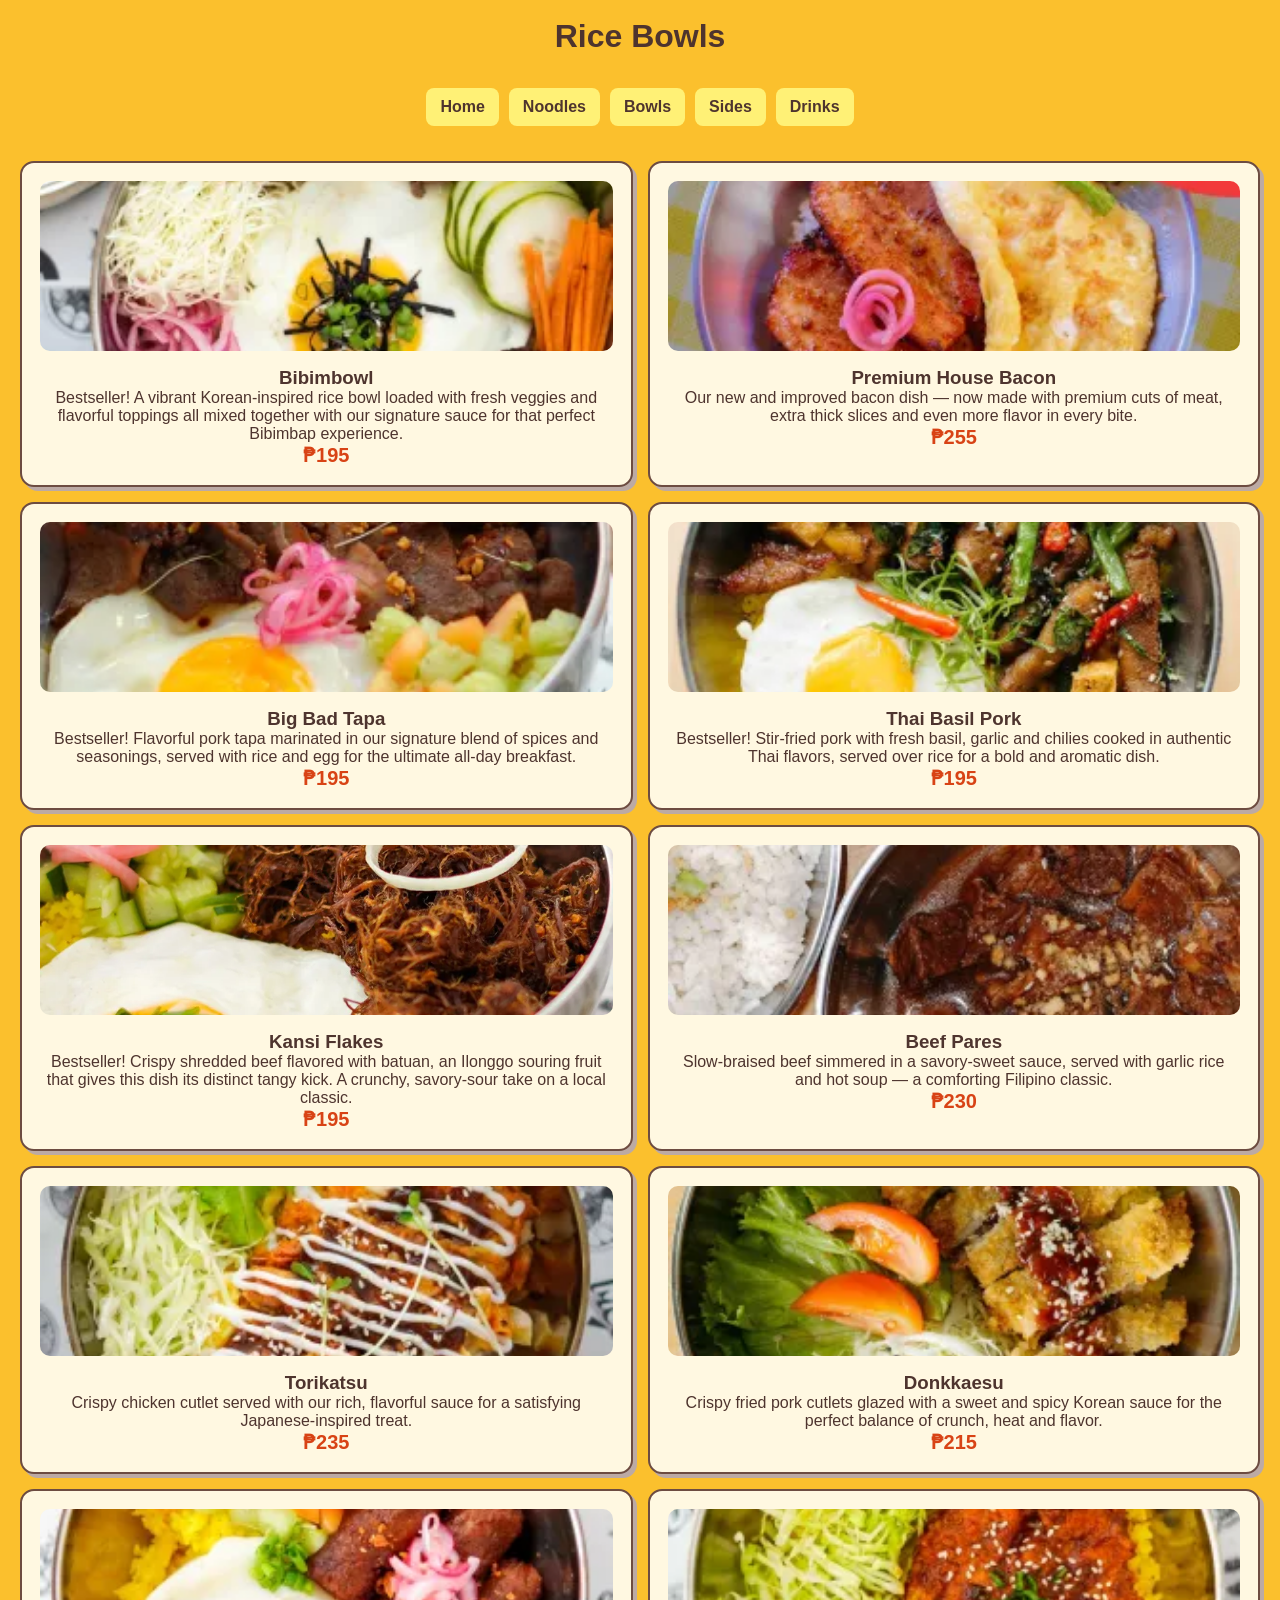
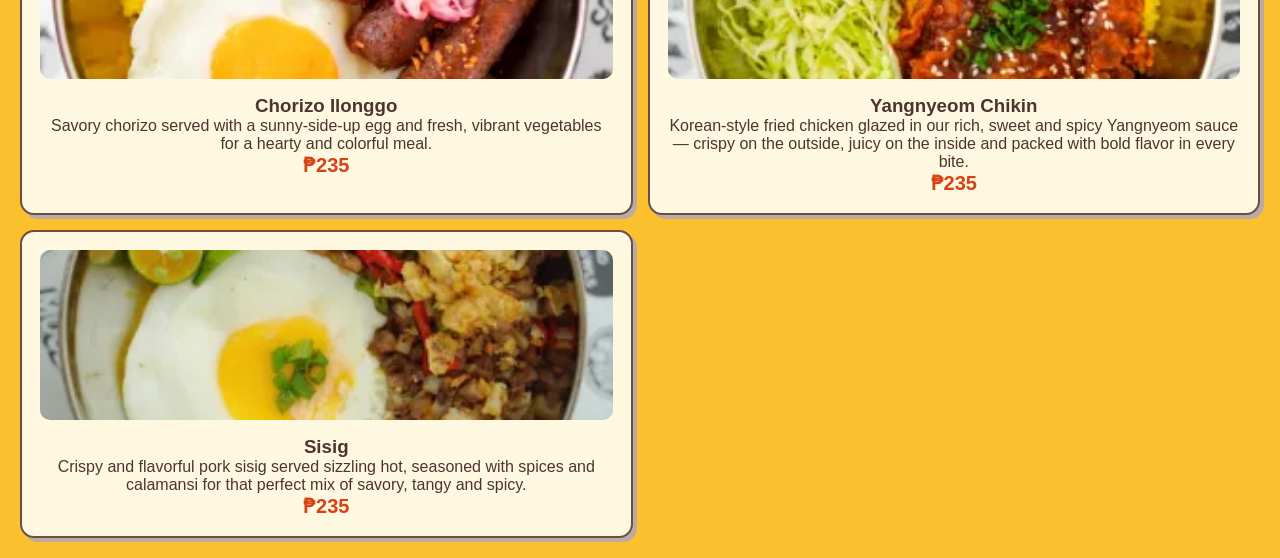
==== bowls.html @ e24fbb8f "Add files via upload" ====
<!DOCTYPE html>
<html lang="en">
<head>
<meta charset="UTF-8">
<meta name="viewport" content="width=device-width, initial-scale=1.0">
<title>Bowls</title>
<link rel="stylesheet" href="style.css">
</head>
<body>
<header><h1>Rice Bowls</h1></header>
<nav>
    <a href="index.html">Home</a>
    <a href="noodles.html">Noodles</a>
    <a href="bowls.html">Bowls</a>
    <a href="sides.html">Sides</a>
    <a href="drinks.html">Drinks</a>
</nav>
<section class="menu-container">
    <div class="card">
        <img src="bibimbowl.jpg">
        <h3>Bibimbowl</h3>
        <p>Bestseller! A vibrant Korean-inspired rice bowl loaded with fresh veggies and flavorful toppings all mixed together with our signature sauce for that perfect Bibimbap experience.</p>
        <span class="price">₱195</span>
    </div>
    <div class="card">
        <img src="housebacon.jpg">
        <h3>Premium House Bacon</h3>
        <p>Our new and improved bacon dish — now made with premium cuts of meat, extra thick slices and even more flavor in every bite.</p>
        <span class="price">₱255</span>
    </div>
     <div class="card">
        <img src="tapa.jpg">
        <h3>Big Bad Tapa</h3>
        <p>Bestseller! Flavorful pork tapa marinated in our signature blend of spices and seasonings, served with rice and egg for the ultimate all-day breakfast.</p>
        <span class="price">₱195</span>
    </div>
    <div class="card">
        <img src="thaibasil.jpg">
        <h3>Thai Basil Pork</h3>
        <p>Bestseller! Stir-fried pork with fresh basil, garlic and chilies cooked in authentic Thai flavors, served over rice for a bold and aromatic dish.</p>
        <span class="price">₱195</span>
    </div>
    <div class="card">
        <img src="kansi.jpg">
        <h3>Kansi Flakes</h3>
        <p>Bestseller! Crispy shredded beef flavored with batuan, an Ilonggo souring fruit that gives this dish its distinct tangy kick. A crunchy, savory-sour take on a local classic.</p>
        <span class="price">₱195</span>
    </div>
<div class="card">
        <img src="beefpares.jpg">
        <h3>Beef Pares</h3>
        <p>Slow-braised beef simmered in a savory-sweet sauce, served with garlic rice and hot soup — a comforting Filipino classic.</p>
        <span class="price">₱230</span>
    </div>
    <div class="card">
        <img src="torikatsu.jpg">
        <h3>Torikatsu</h3>
        <p>Crispy chicken cutlet served with our rich, flavorful sauce for a satisfying Japanese-inspired treat.</p>
        <span class="price">₱235</span>
    </div>
    <div class="card">
        <img src="donkkaesu.jpg">
        <h3>Donkkaesu</h3>
        <p>Crispy fried pork cutlets glazed with a sweet and spicy Korean sauce for the perfect balance of crunch, heat and flavor.</p>
        <span class="price">₱215</span>
    </div>
    <div class="card">
        <img src="chorizo.jpg">
        <h3>Chorizo Ilonggo</h3>
        <p>Savory chorizo served with a sunny-side-up egg and fresh, vibrant vegetables for a hearty and colorful meal.</p>
        <span class="price">₱235</span>
    </div>
     <div class="card">
        <img src="yangnyeom.jpg">
        <h3>Yangnyeom Chikin</h3>
        <p>Korean-style fried chicken glazed in our rich, sweet and spicy Yangnyeom sauce — crispy on the outside, juicy on the inside and packed with bold flavor in every bite.</p>
        <span class="price">₱235</span>
    </div>
    <div class="card">
        <img src="sisig.jpg">
        <h3>Sisig</h3>
        <p>Crispy and flavorful pork sisig served sizzling hot, seasoned with spices and calamansi for that perfect mix of savory, tangy and spicy.</p>
        <span class="price">₱235</span>
    </div>
</section>
</body>
</html>
---- style.css ----
*{
    margin:0;
    padding:0;
    box-sizing:border-box;
}
body{
    font-family:Arial, sans-serif;
    background: #fbc02d;
    color:#4e342e;
}
header{
    background: #fbc02d;
    text-align:center;
    padding:18px;
    border-bottom:4px;
}


nav{
    display:flex;
    flex-wrap:wrap;
    justify-content:center;
    gap:10px;
    padding:15px;
    background:#fbc02d;
}

nav a{
    text-decoration:none;
    background:#fff176;
    color:#4e342e;
    padding:10px 14px;
    border-radius:8px;
    font-weight:bold;
    transition:.3s;

}

nav a:hover{
    background:#6d4c41;
    color:white;
    transform:translateY(-3px);
}
.home{
    text-align:center;
    padding:40px 20px;
}

.menu-container{
    display:grid;
    grid-template-columns:1fr;
    gap:15px;
    padding:20px;
}

.card{
    background:#fff8e1;
    padding:18px;
    border-radius:14px;
    border:2px solid #6d4c41;
    text-align:center;
    transition:.3s;
    box-shadow:4px 4px #bcaaa4;

}

.card:hover{
    transform:scale(1.03);
    box-shadow:7px 7px #8d6e63;
}

.price{
    color:#d84315;
    font-size:20px;
    font-weight:bold;
}

footer{
    text-align:center;
    padding:15px;
}
.card img{
    width: 100%;
    height: 170px;
    object-fit: cover;
    border-radius:10px ;
    margin-bottom:12px ;
}
.logo-area{
    display: flex;
    align-items: center;
    justify-content: center;
    gap: 12px;
    flex-wrap: wrap;
}
.logo-area img{
    width: 65px;
    height: 65px;
    object-fit: cover;
    border-radius:50% ;
    border: 3px solid #6d4c41;
    background: white;
}
.social-icons{

    display:flex;

    justify-content:center;

    gap:15px;

    margin:20px 0;

}

.social-icons a img{
    width:45px;
    height:45px;
    object-fit:cover;
    border-radius:50%;
    background:white;
    padding:6px;
    transition:0.3s;
    box-shadow:0 4px 8px rgba(0,0,0,0.2);
}

.social-icons a img:hover{
    transform:scale(1.15);
}
@media(min-width:700px){
    .menu-container{
        grid-template-columns:repeat(2,1fr);

    }

}
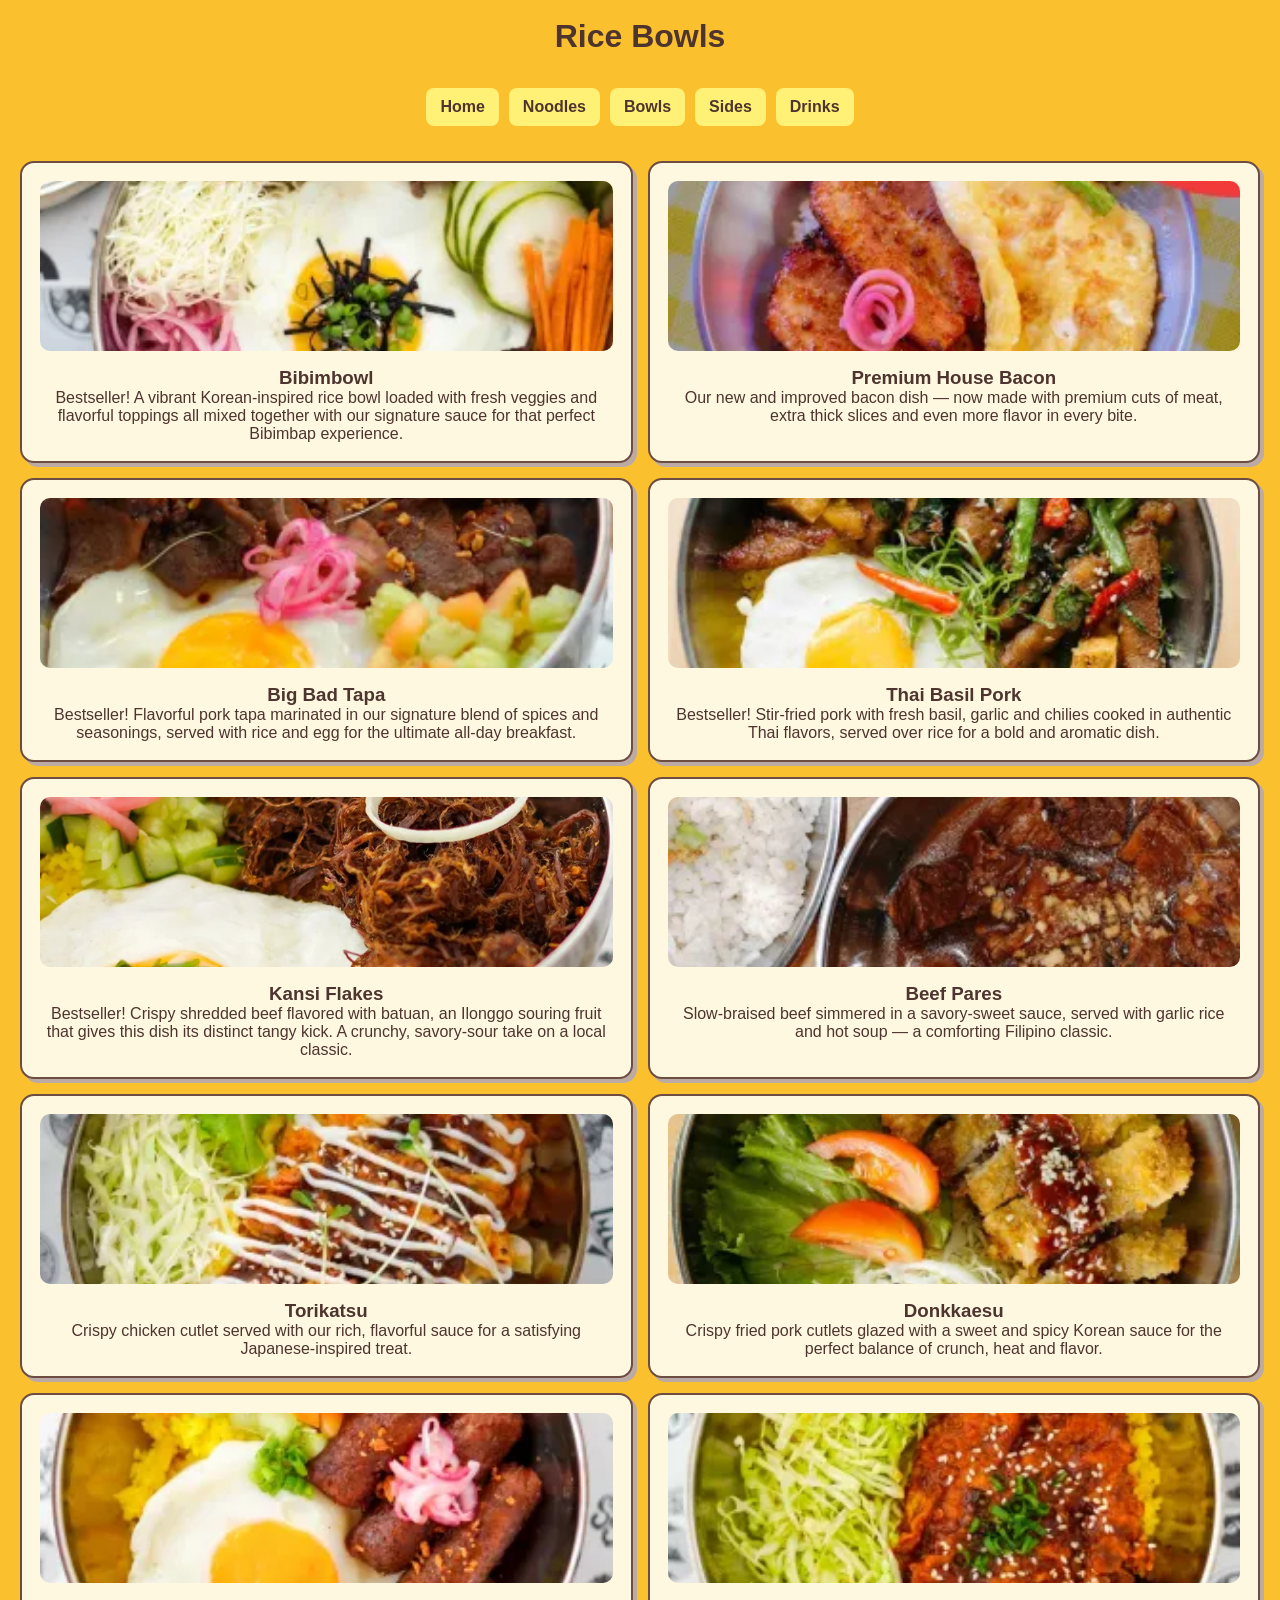
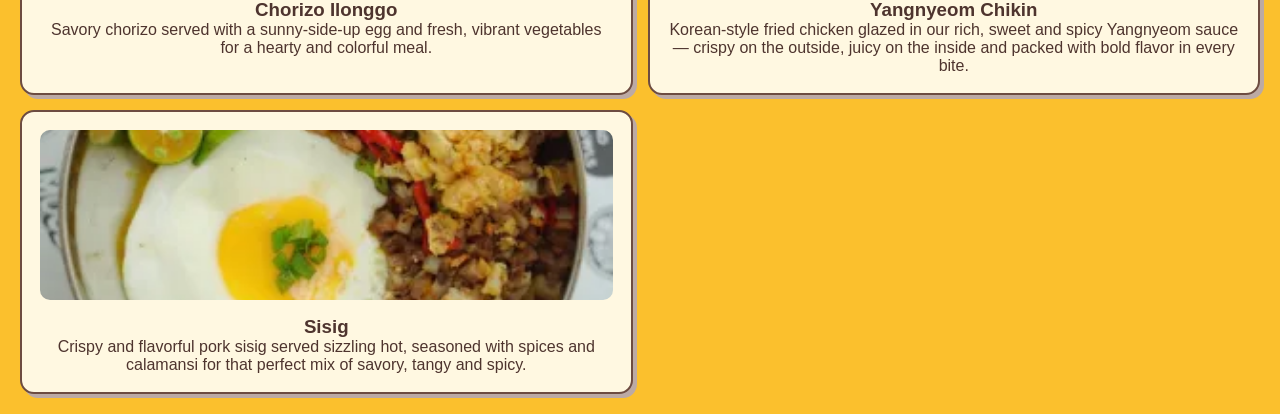
==== commit bc2bce54: "Update bowls.html" ====
--- a/bowls.html
+++ b/bowls.html
@@ -20,68 +20,57 @@
         <img src="bibimbowl.jpg">
         <h3>Bibimbowl</h3>
         <p>Bestseller! A vibrant Korean-inspired rice bowl loaded with fresh veggies and flavorful toppings all mixed together with our signature sauce for that perfect Bibimbap experience.</p>
-        <span class="price">₱195</span>
     </div>
     <div class="card">
         <img src="housebacon.jpg">
         <h3>Premium House Bacon</h3>
         <p>Our new and improved bacon dish — now made with premium cuts of meat, extra thick slices and even more flavor in every bite.</p>
-        <span class="price">₱255</span>
     </div>
      <div class="card">
         <img src="tapa.jpg">
         <h3>Big Bad Tapa</h3>
         <p>Bestseller! Flavorful pork tapa marinated in our signature blend of spices and seasonings, served with rice and egg for the ultimate all-day breakfast.</p>
-        <span class="price">₱195</span>
     </div>
     <div class="card">
         <img src="thaibasil.jpg">
         <h3>Thai Basil Pork</h3>
         <p>Bestseller! Stir-fried pork with fresh basil, garlic and chilies cooked in authentic Thai flavors, served over rice for a bold and aromatic dish.</p>
-        <span class="price">₱195</span>
     </div>
     <div class="card">
         <img src="kansi.jpg">
         <h3>Kansi Flakes</h3>
         <p>Bestseller! Crispy shredded beef flavored with batuan, an Ilonggo souring fruit that gives this dish its distinct tangy kick. A crunchy, savory-sour take on a local classic.</p>
-        <span class="price">₱195</span>
     </div>
 <div class="card">
         <img src="beefpares.jpg">
         <h3>Beef Pares</h3>
         <p>Slow-braised beef simmered in a savory-sweet sauce, served with garlic rice and hot soup — a comforting Filipino classic.</p>
-        <span class="price">₱230</span>
     </div>
     <div class="card">
         <img src="torikatsu.jpg">
         <h3>Torikatsu</h3>
         <p>Crispy chicken cutlet served with our rich, flavorful sauce for a satisfying Japanese-inspired treat.</p>
-        <span class="price">₱235</span>
     </div>
     <div class="card">
         <img src="donkkaesu.jpg">
         <h3>Donkkaesu</h3>
         <p>Crispy fried pork cutlets glazed with a sweet and spicy Korean sauce for the perfect balance of crunch, heat and flavor.</p>
-        <span class="price">₱215</span>
     </div>
     <div class="card">
         <img src="chorizo.jpg">
         <h3>Chorizo Ilonggo</h3>
         <p>Savory chorizo served with a sunny-side-up egg and fresh, vibrant vegetables for a hearty and colorful meal.</p>
-        <span class="price">₱235</span>
     </div>
      <div class="card">
         <img src="yangnyeom.jpg">
         <h3>Yangnyeom Chikin</h3>
         <p>Korean-style fried chicken glazed in our rich, sweet and spicy Yangnyeom sauce — crispy on the outside, juicy on the inside and packed with bold flavor in every bite.</p>
-        <span class="price">₱235</span>
     </div>
     <div class="card">
         <img src="sisig.jpg">
         <h3>Sisig</h3>
         <p>Crispy and flavorful pork sisig served sizzling hot, seasoned with spices and calamansi for that perfect mix of savory, tangy and spicy.</p>
-        <span class="price">₱235</span>
     </div>
 </section>
 </body>
-</html>+</html>
